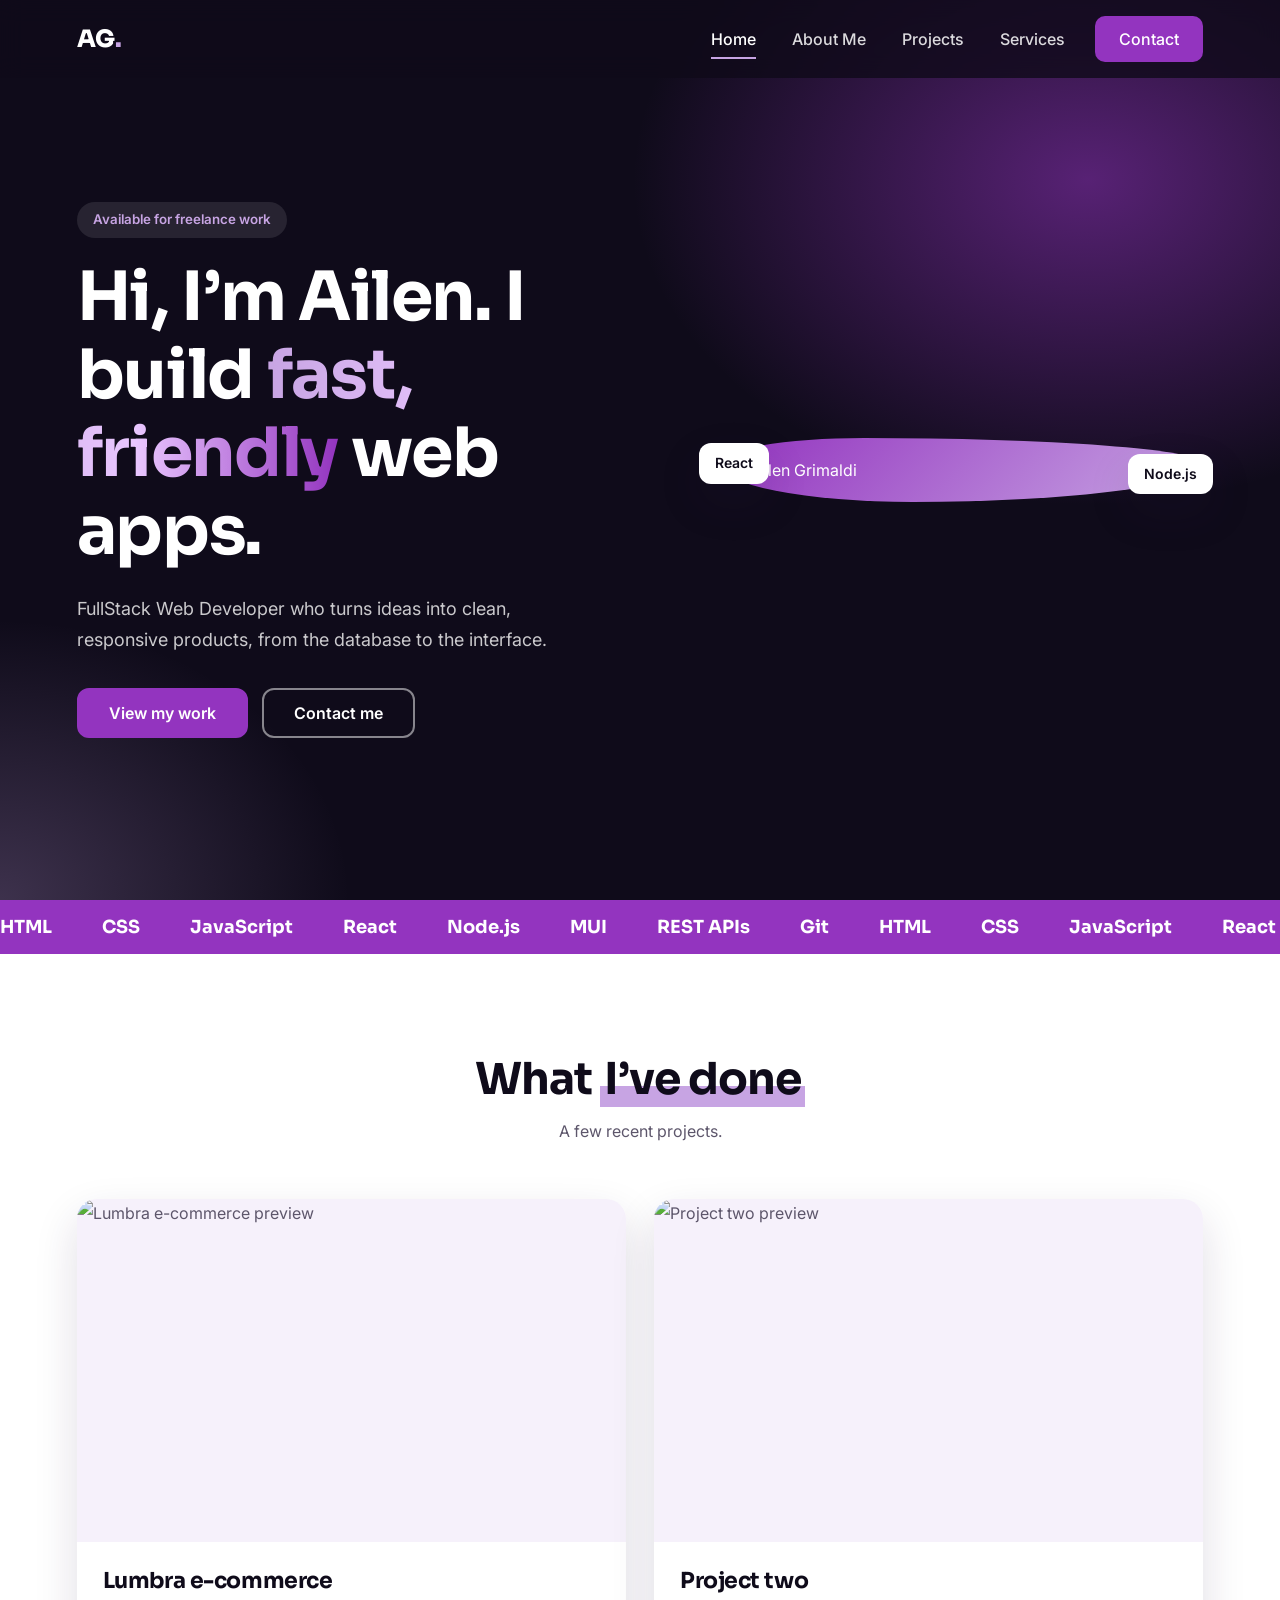
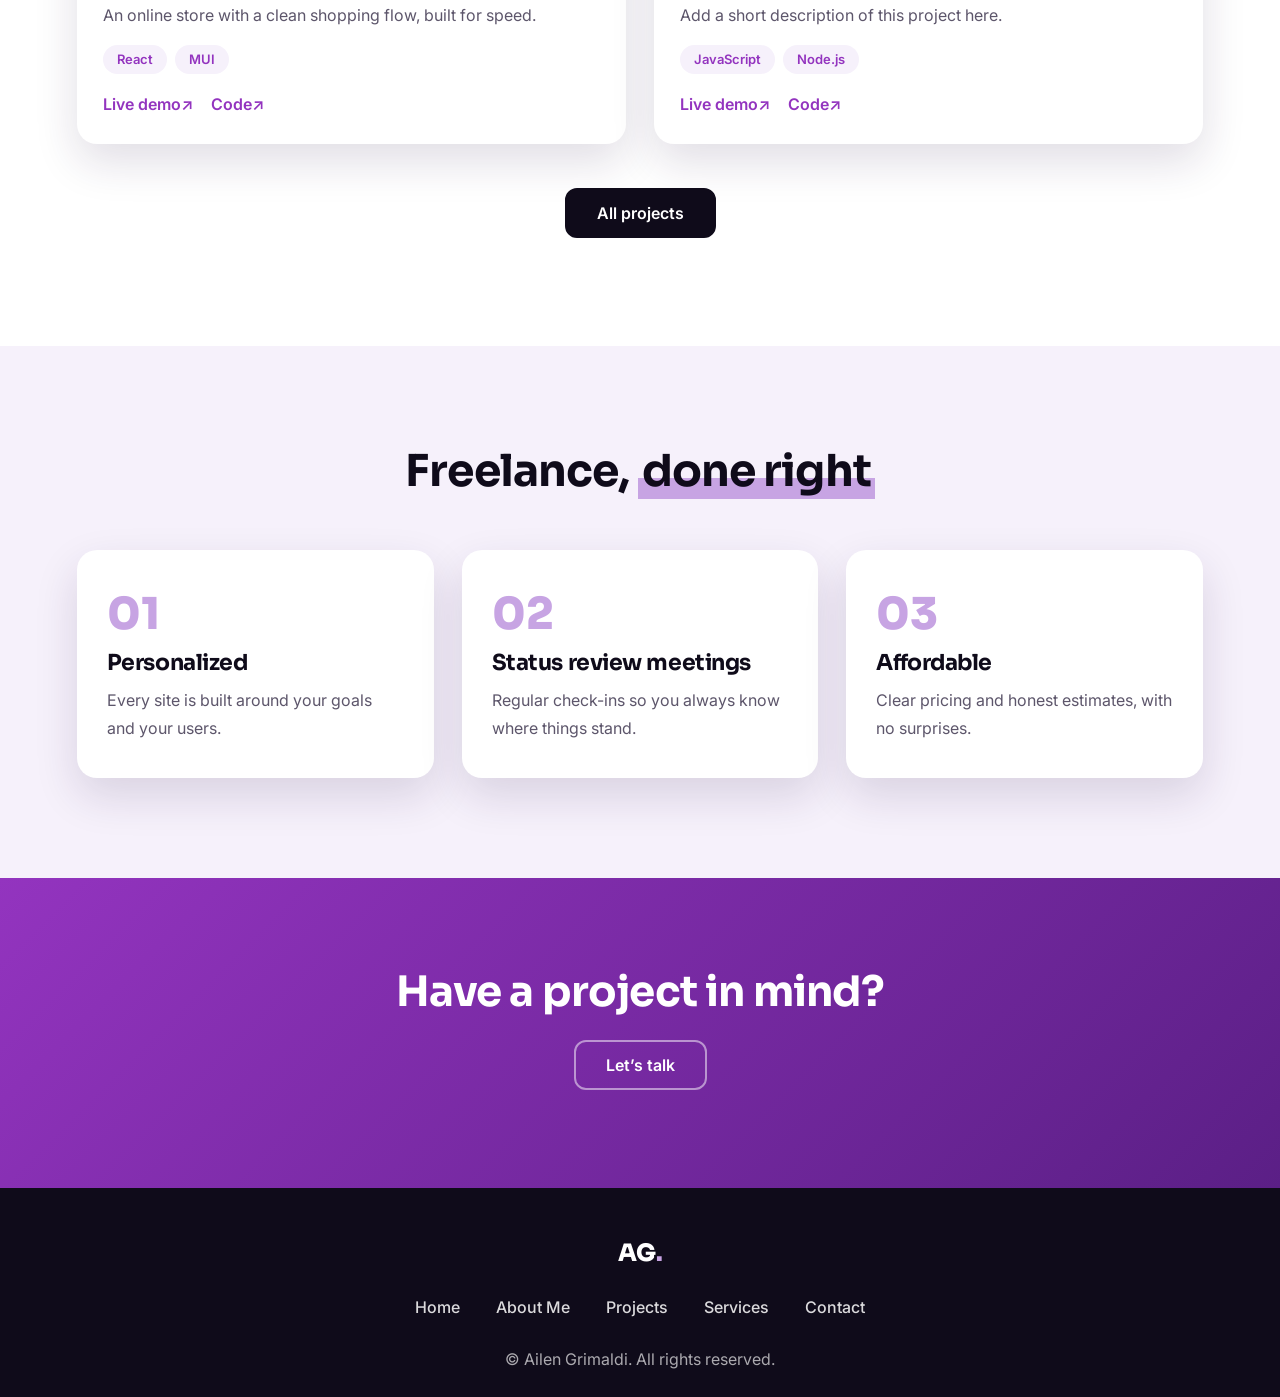
==== index.html @ 5cc2e34b "first commit" ====
<!DOCTYPE html><html lang="en"><head><meta charset="UTF-8"><meta name="viewport" content="width=device-width, initial-scale=1.0"><title>Home | Ailen Grimaldi</title><link rel="stylesheet" href="style.css"></head><body>
<header class="nav" id="nav"><a class="logo" href="index.html">AG<span>.</span></a>
<nav class="menu" id="menu"><a href="index.html" class="active">Home</a><a href="about.html">About Me</a><a href="projects.html">Projects</a><a href="services.html">Services</a><a href="contact.html" class="nbtn">Contact</a></nav>
<button class="burger" id="burger" aria-label="Menu" aria-expanded="false"><span></span><span></span><span></span></button></header>
<section class="hero"><div class="hero-in"><div><small>Available for freelance work</small><h1>Hi, I’m Ailen. I build <em>fast, friendly</em> web apps.</h1><p>FullStack Web Developer who turns ideas into clean, responsive products, from the database to the interface.</p>
<div class="btns"><a href="projects.html" class="btn">View my work</a><a href="contact.html" class="btn ghost">Contact me</a></div></div>
<div class="portrait"><div class="pic"><img src="pic/Home%20pic1.png" alt="Ailen Grimaldi"></div><span class="chip a">React</span><span class="chip b">Node.js</span></div></div></section>
<section class="marquee" aria-hidden="true"><div><span>HTML</span><span>CSS</span><span>JavaScript</span><span>React</span><span>Node.js</span><span>MUI</span><span>REST APIs</span><span>Git</span><span>HTML</span><span>CSS</span><span>JavaScript</span><span>React</span><span>Node.js</span><span>MUI</span><span>REST APIs</span><span>Git</span></div></section>
<section class="section"><div class="in"><div class="title reveal"><h2>What <span class="hl">I’ve done</span></h2><p>A few recent projects.</p></div><div class="grid">
<article class="card reveal "><div class="img"><img loading="lazy" src="https://images.unsplash.com/photo-1556742049-0cfed4f6a45d?auto=format&fit=crop&w=900&q=70" onerror="this.onerror=null;this.src='pic/Project%20flex.png'" alt="Lumbra e-commerce preview"></div><div class="body"><h3>Lumbra e-commerce</h3><p>An online store with a clean shopping flow, built for speed.</p><div class="tags"><span>React</span><span>MUI</span></div><div class="links"><a href="#">Live demo</a><a href="#">Code</a></div></div></article>
<article class="card reveal d1"><div class="img"><img loading="lazy" src="https://images.unsplash.com/photo-1498050108023-c5249f4df085?auto=format&fit=crop&w=900&q=70" onerror="this.onerror=null;this.src='pic/Project%20flex.png'" alt="Project two preview"></div><div class="body"><h3>Project two</h3><p>Add a short description of this project here.</p><div class="tags"><span>JavaScript</span><span>Node.js</span></div><div class="links"><a href="#">Live demo</a><a href="#">Code</a></div></div></article>
</div><div style="text-align:center;margin-top:44px"><a href="projects.html" class="btn dark">All projects</a></div></div></section>
<section class="section alt"><div class="in"><div class="title reveal"><h2>Freelance, <span class="hl">done right</span></h2></div><div class="grid">
<div class="card svc reveal"><b>01</b><h3>Personalized</h3><p>Every site is built around your goals and your users.</p></div>
<div class="card svc reveal d1"><b>02</b><h3>Status review meetings</h3><p>Regular check-ins so you always know where things stand.</p></div>
<div class="card svc reveal d2"><b>03</b><h3>Affordable</h3><p>Clear pricing and honest estimates, with no surprises.</p></div></div></div></section>
<section class="cta"><h2 class="reveal">Have a project in mind?</h2><a href="contact.html" class="btn ghost">Let’s talk</a></section>
<footer><a class="logo" href="index.html">AG<span>.</span></a><nav class="menu"><a href="index.html">Home</a><a href="about.html">About Me</a><a href="projects.html">Projects</a><a href="services.html">Services</a><a href="contact.html">Contact</a></nav><p>&copy; Ailen Grimaldi. All rights reserved.</p></footer><script src="script.js"></script></body></html>
---- style.css ----
@import url('https://fonts.googleapis.com/css2?family=Inter:wght@400;500;600&family=Sora:wght@600;700;800&display=swap');
:root{--ink:#0f0b1a;--violet:#9334bf;--violet-d:#7a27a0;--lilac:#c7a4e3;--soft:#f6f1fb;--text:#5d566b;--r:20px;--sh:0 18px 44px rgba(46,22,72,.14)}
*{margin:0;padding:0;box-sizing:border-box}
html{scroll-behavior:smooth}
body{font-family:'Inter',sans-serif;color:var(--text);line-height:1.75;overflow-x:hidden;-webkit-font-smoothing:antialiased;background:#fff}
h1,h2,h3,h4{font-family:'Sora',sans-serif;color:var(--ink);line-height:1.15;letter-spacing:-.02em}
img{max-width:100%;display:block}
a{text-decoration:none;color:inherit}
a:focus-visible,button:focus-visible{outline:3px solid var(--lilac);outline-offset:3px}
.hl{background:linear-gradient(transparent 62%,var(--lilac) 62%);padding:0 4px}

/* Buttons */
.btn{display:inline-block;position:relative;overflow:hidden;z-index:0;padding:13px 30px;border-radius:12px;background:var(--violet);color:#fff;font-weight:600;border:2px solid var(--violet);cursor:pointer;font:600 16px 'Inter',sans-serif;transition:color .3s,transform .3s,box-shadow .3s}
.btn::before{content:"";position:absolute;inset:0;background:#fff;transform:translateY(101%);transition:transform .35s;z-index:-1}
.btn:hover{color:var(--violet);transform:translateY(-3px);box-shadow:0 14px 28px rgba(147,52,191,.35)}
.btn:hover::before{transform:none}
.btn.ghost{background:transparent;border-color:rgba(255,255,255,.5);color:#fff}
.btn.ghost:hover{color:var(--ink)}
.btn.dark{background:var(--ink);border-color:var(--ink)}
.btn.dark:hover{color:var(--ink)}
.btn.dark::before{background:var(--lilac)}

/* Nav */
.nav{position:fixed;top:0;left:0;width:100%;z-index:100;display:flex;align-items:center;justify-content:space-between;padding:16px 6%;background:rgba(15,11,26,.8);backdrop-filter:blur(12px);transition:padding .3s,box-shadow .3s}
.nav.scrolled{padding:10px 6%;box-shadow:0 8px 28px rgba(0,0,0,.35)}
.logo{font:800 24px 'Sora',sans-serif;color:#fff}
.logo span{color:var(--lilac)}
.menu{display:flex;align-items:center;gap:4px}
.menu a{position:relative;color:rgba(255,255,255,.85);font-weight:500;padding:8px 16px;transition:color .3s}
.menu a:hover,.menu a.active{color:#fff}
.menu a:not(.nbtn)::after{content:"";position:absolute;left:16px;right:16px;bottom:2px;height:2px;background:var(--lilac);transform:scaleX(0);transition:transform .3s}
.menu a:hover::after,.menu a.active::after{transform:scaleX(1)}
.menu .nbtn{margin-left:10px;background:var(--violet);color:#fff;border-radius:10px;padding:9px 24px;transition:background .3s,color .3s,transform .3s}
.menu .nbtn:hover{background:#fff;color:var(--violet);transform:translateY(-2px)}
.burger{display:none;background:none;border:0;width:32px;height:24px;position:relative;cursor:pointer;z-index:101}
.burger span{position:absolute;left:0;width:100%;height:3px;border-radius:3px;background:#fff;transition:.35s}
.burger span:nth-child(1){top:2px}.burger span:nth-child(2){top:10px}.burger span:nth-child(3){top:18px}
.burger.open span:nth-child(1){top:10px;transform:rotate(45deg)}
.burger.open span:nth-child(2){opacity:0}
.burger.open span:nth-child(3){top:10px;transform:rotate(-45deg)}

/* Hero */
.hero{min-height:100vh;display:flex;align-items:center;padding:120px 6% 80px;color:#fff;background:radial-gradient(700px 500px at 85% 20%,rgba(147,52,191,.55),transparent 65%),radial-gradient(500px 400px at 0% 100%,rgba(199,164,227,.25),transparent 70%),var(--ink)}
.page-hero{padding:150px 6% 80px;text-align:center;color:#fff;background:radial-gradient(600px 300px at 80% 0%,rgba(147,52,191,.55),transparent 70%),var(--ink)}
.page-hero h1{color:#fff;font-size:clamp(34px,6vw,60px)}
.page-hero p{max-width:52ch;margin:14px auto 0;color:rgba(255,255,255,.75)}
.hero-in{max-width:1200px;margin:0 auto;width:100%;display:grid;grid-template-columns:1.1fr .9fr;gap:50px;align-items:center}
.hero small{display:inline-block;padding:6px 16px;border-radius:999px;background:rgba(255,255,255,.1);color:var(--lilac);font-weight:600;margin-bottom:20px;animation:up .8s both}
.hero h1{color:#fff;font-size:clamp(38px,6vw,68px);animation:up .8s .1s both}
.hero h1 em{font-style:normal;background:linear-gradient(90deg,var(--lilac),#e9c7ff,var(--violet));-webkit-background-clip:text;background-clip:text;color:transparent}
.hero p{max-width:48ch;margin:22px 0 32px;font-size:18px;color:rgba(255,255,255,.78);animation:up .8s .2s both}
.hero .btns{display:flex;flex-wrap:wrap;gap:14px;animation:up .8s .3s both}
@keyframes up{from{opacity:0;transform:translateY(34px)}to{opacity:1;transform:none}}
.portrait{position:relative;animation:up 1s .3s both}
.portrait .pic{border-radius:30% 70% 60% 40%/40% 40% 60% 60%;background:linear-gradient(135deg,var(--violet),var(--lilac));padding:18px;animation:morph 9s ease-in-out infinite}
.portrait img{width:100%;border-radius:inherit}
@keyframes morph{50%{border-radius:60% 40% 40% 60%/60% 50% 50% 40%}}
.chip{position:absolute;padding:8px 16px;border-radius:12px;background:#fff;color:var(--ink);font-weight:600;font-size:14px;box-shadow:var(--sh);animation:float 5s ease-in-out infinite}
.chip.a{top:8%;left:-4%}.chip.b{bottom:12%;right:-2%;animation-delay:-2s}
@keyframes float{50%{transform:translateY(-14px)}}

/* Marquee */
.marquee{overflow:hidden;background:var(--violet);padding:16px 0;color:#fff;font:700 18px 'Sora',sans-serif}
.marquee div{display:flex;gap:50px;width:max-content;animation:scroll 22s linear infinite}
.marquee:hover div{animation-play-state:paused}
@keyframes scroll{to{transform:translateX(-50%)}}

/* Sections */
.section{padding:100px 6%}
.in{max-width:1200px;margin:0 auto}
.alt{background:var(--soft)}
.title{text-align:center;margin-bottom:54px}
.title h2{font-size:clamp(30px,4.5vw,44px)}
.title p{max-width:52ch;margin:12px auto 0}
.grid{display:grid;grid-template-columns:repeat(auto-fit,minmax(290px,1fr));gap:28px}
.split{display:grid;grid-template-columns:1fr 1fr;gap:60px;align-items:center}
.split h2{font-size:clamp(28px,4vw,42px);margin-bottom:18px}
.split p{margin-bottom:16px}

/* Cards */
.card{background:#fff;border-radius:var(--r);box-shadow:var(--sh);overflow:hidden;transition:transform .4s,box-shadow .4s}
.card:hover{transform:translateY(-10px);box-shadow:0 28px 56px rgba(46,22,72,.24)}
.card .img{overflow:hidden;background:var(--soft)}
.card .img img{width:100%;height:210px;object-fit:cover;transition:transform .7s}
.card:hover .img img{transform:scale(1.1)}
.card .body{padding:26px}
.card h3{font-size:22px;margin-bottom:8px}
.tags{display:flex;flex-wrap:wrap;gap:8px;margin:16px 0}
.tags span{padding:3px 14px;border-radius:999px;font-size:13px;font-weight:600;background:var(--soft);color:var(--violet)}
.links a{font-weight:600;color:var(--violet);margin-right:18px}
.links a::after{content:" \2197";display:inline-block;transition:transform .3s}
.links a:hover::after{transform:translate(3px,-3px)}
.svc{padding:36px 30px}
.svc b{display:block;font:800 44px 'Sora',sans-serif;color:var(--lilac);transition:color .3s}
.svc:hover b{color:var(--violet)}
.svc h3{margin:8px 0 10px}

/* Skills + timeline */
.skills{display:flex;flex-wrap:wrap;gap:12px}
.skills span{padding:10px 22px;border-radius:12px;background:#fff;box-shadow:0 6px 18px rgba(46,22,72,.1);font-weight:600;color:var(--ink);transition:.3s}
.skills span:hover{background:var(--violet);color:#fff;transform:translateY(-4px) rotate(-2deg)}
.about-pic{border-radius:var(--r);background:linear-gradient(135deg,var(--lilac),var(--soft));padding:20px;box-shadow:var(--sh)}
.timeline{max-width:760px;margin:0 auto;border-left:3px solid var(--lilac);padding-left:34px}
.t{position:relative;padding-bottom:36px}
.t::before{content:"";position:absolute;left:-44px;top:6px;width:16px;height:16px;border-radius:50%;background:var(--violet);border:3px solid #fff;box-shadow:0 0 0 2px var(--violet)}
.t b{color:var(--violet);font-size:14px;letter-spacing:.1em}
.t h3{font-size:22px;margin:4px 0 6px}

/* Contact */
.contact{display:grid;grid-template-columns:1fr 1.3fr;gap:36px}
.info{background:var(--ink);color:rgba(255,255,255,.8);padding:44px 38px;border-radius:var(--r)}
.info h3{color:#fff;font-size:28px;margin-bottom:16px}
.info p{margin-bottom:16px}.info b{display:block;color:var(--lilac)}
.social{display:flex;gap:10px;margin-top:24px}
.social a{width:44px;height:44px;display:grid;place-items:center;border-radius:12px;background:rgba(255,255,255,.1);font-weight:700;transition:.3s}
.social a:hover{background:var(--violet);transform:translateY(-4px)}
form{background:#fff;box-shadow:var(--sh);padding:40px;border-radius:var(--r);display:grid;gap:16px}
label{font-weight:600;color:var(--ink);font-size:14px}
input,textarea{width:100%;margin-top:6px;padding:13px 16px;border:1px solid #e1d6ea;border-radius:12px;font:inherit;transition:.3s}
input:focus,textarea:focus{outline:0;border-color:var(--violet);box-shadow:0 0 0 4px rgba(147,52,191,.15)}
.ok{display:none;padding:14px;border-radius:12px;background:#e8f7ee;color:#1d6b46;font-weight:600}

/* CTA + footer */
.cta{text-align:center;padding:90px 6%;color:#fff;background:linear-gradient(135deg,var(--violet),#5b1f86)}
.cta h2{color:#fff;font-size:clamp(28px,4vw,42px);margin-bottom:24px}
footer{background:var(--ink);color:rgba(255,255,255,.65);padding:50px 6% 24px;text-align:center}
footer .menu{justify-content:center;flex-wrap:wrap;margin:16px 0}
footer .menu a:hover{color:var(--lilac)}

/* Reveal */
.reveal{opacity:0;transform:translateY(40px);transition:opacity .8s,transform .8s}
.reveal.show{opacity:1;transform:none}
.d1{transition-delay:.12s}.d2{transition-delay:.24s}

@media(max-width:900px){
.burger{display:block}
.nav .menu{position:fixed;inset:0;flex-direction:column;justify-content:center;gap:10px;background:var(--ink);clip-path:circle(0 at 92% 5%);transition:clip-path .6s}
.nav .menu.open{clip-path:circle(150% at 92% 5%)}
.nav .menu a{font-size:24px}
.hero-in,.split,.contact{grid-template-columns:1fr}
.portrait{max-width:380px;margin:0 auto}
.section{padding:70px 6%}
.hero{padding-top:110px}
}
@media(max-width:560px){form{padding:26px}.chip.a{left:0}.chip.b{right:0}}
@media(prefers-reduced-motion:reduce){*{animation:none!important;transition:none!important}.reveal{opacity:1;transform:none}}

/* Highlighted word on dark page banners: white text over a violet bar */
.page-hero .hl{color:#fff;background:linear-gradient(transparent 60%,rgba(147,52,191,.75) 60%)}
.card .img{aspect-ratio:16/10}
.card .img img{height:100%}
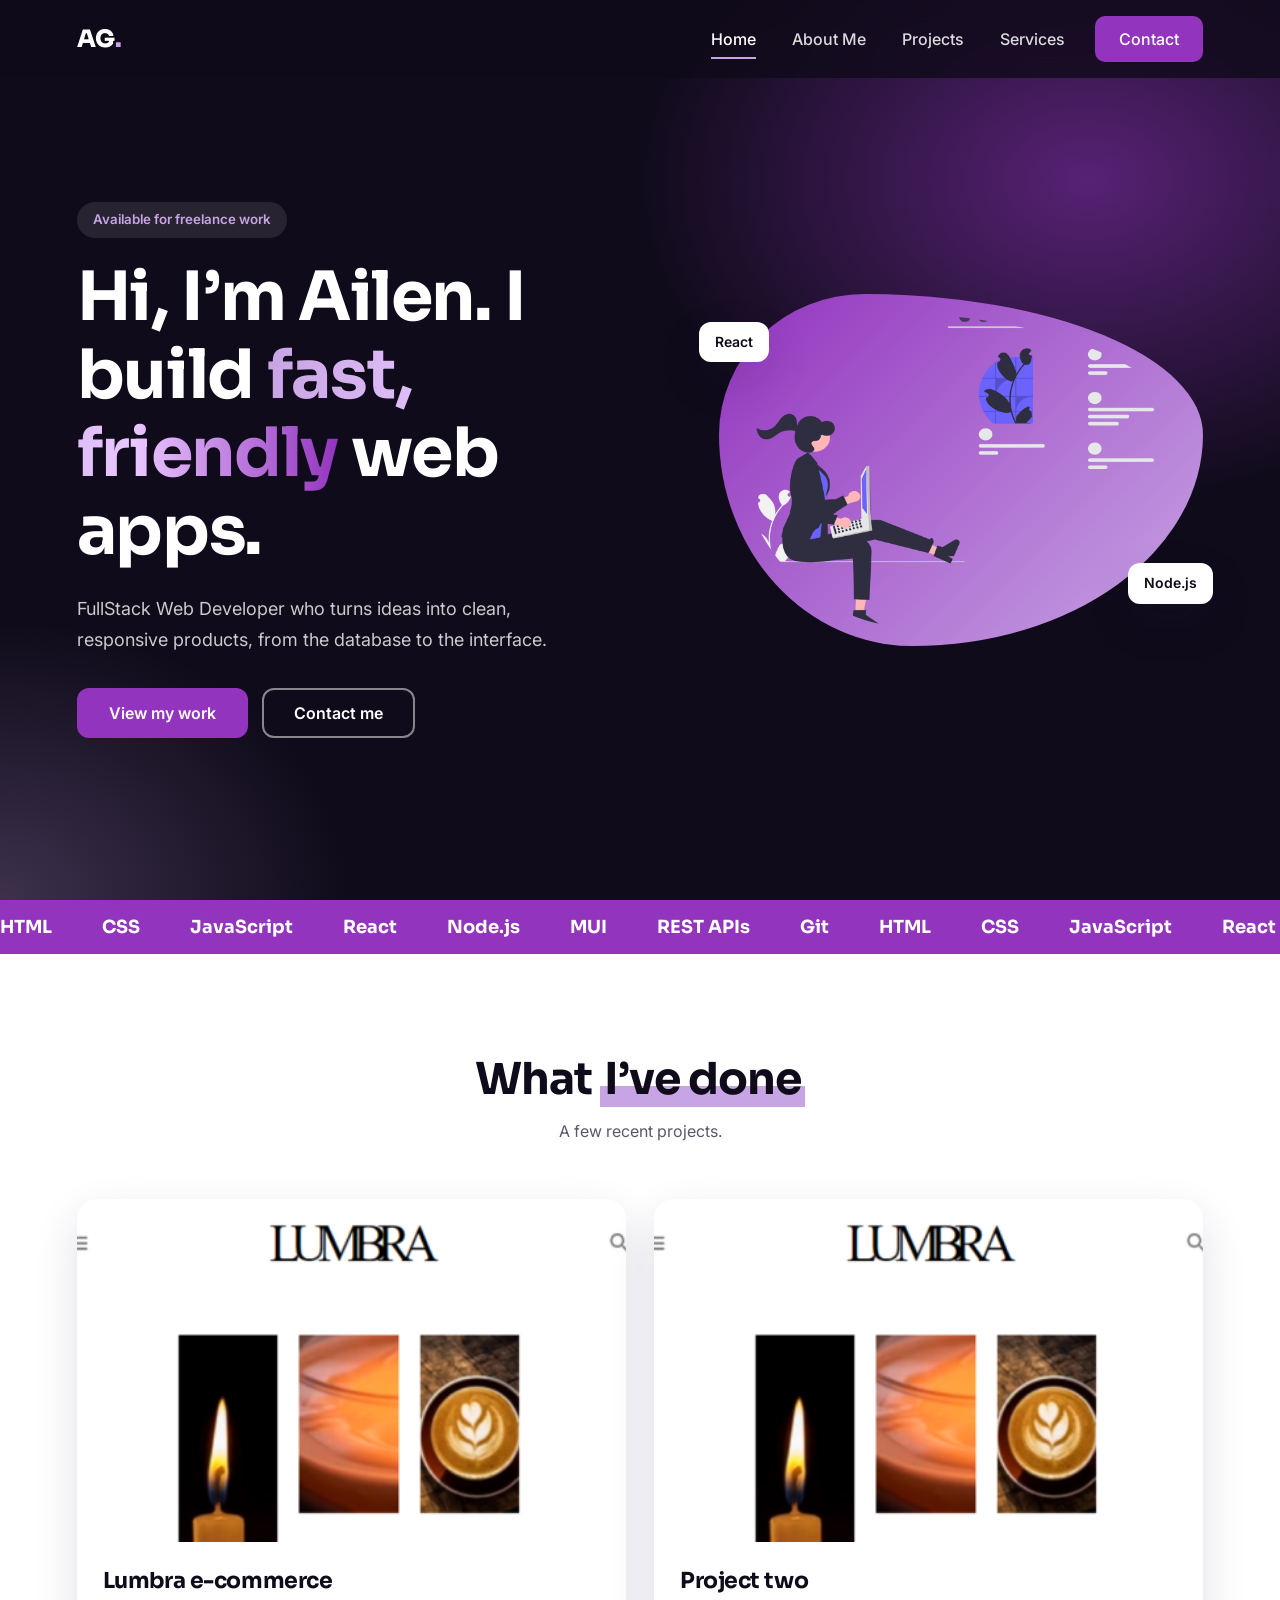
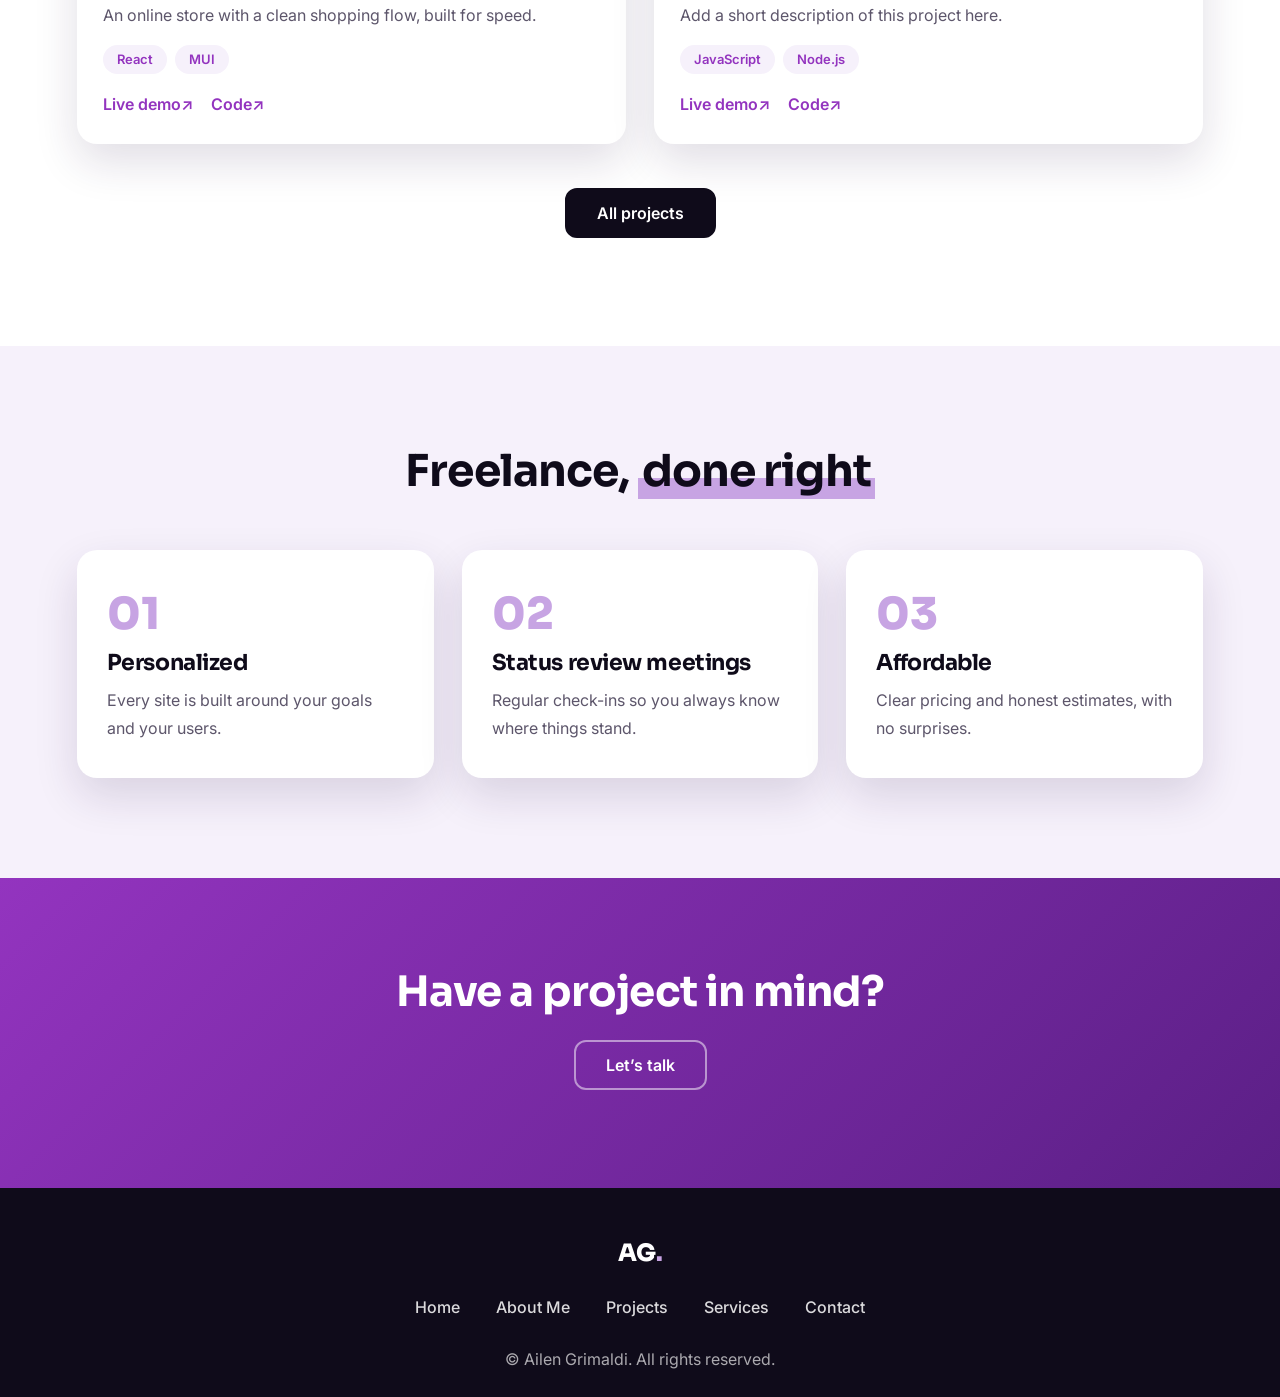
==== commit 4e82555e: "rename pictures" ====
--- a/index.html
+++ b/index.html
@@ -1,18 +1,156 @@
-<!DOCTYPE html><html lang="en"><head><meta charset="UTF-8"><meta name="viewport" content="width=device-width, initial-scale=1.0"><title>Home | Ailen Grimaldi</title><link rel="stylesheet" href="style.css"></head><body>
-<header class="nav" id="nav"><a class="logo" href="index.html">AG<span>.</span></a>
-<nav class="menu" id="menu"><a href="index.html" class="active">Home</a><a href="about.html">About Me</a><a href="projects.html">Projects</a><a href="services.html">Services</a><a href="contact.html" class="nbtn">Contact</a></nav>
-<button class="burger" id="burger" aria-label="Menu" aria-expanded="false"><span></span><span></span><span></span></button></header>
-<section class="hero"><div class="hero-in"><div><small>Available for freelance work</small><h1>Hi, I’m Ailen. I build <em>fast, friendly</em> web apps.</h1><p>FullStack Web Developer who turns ideas into clean, responsive products, from the database to the interface.</p>
-<div class="btns"><a href="projects.html" class="btn">View my work</a><a href="contact.html" class="btn ghost">Contact me</a></div></div>
-<div class="portrait"><div class="pic"><img src="pic/Home%20pic1.png" alt="Ailen Grimaldi"></div><span class="chip a">React</span><span class="chip b">Node.js</span></div></div></section>
-<section class="marquee" aria-hidden="true"><div><span>HTML</span><span>CSS</span><span>JavaScript</span><span>React</span><span>Node.js</span><span>MUI</span><span>REST APIs</span><span>Git</span><span>HTML</span><span>CSS</span><span>JavaScript</span><span>React</span><span>Node.js</span><span>MUI</span><span>REST APIs</span><span>Git</span></div></section>
-<section class="section"><div class="in"><div class="title reveal"><h2>What <span class="hl">I’ve done</span></h2><p>A few recent projects.</p></div><div class="grid">
-<article class="card reveal "><div class="img"><img loading="lazy" src="https://images.unsplash.com/photo-1556742049-0cfed4f6a45d?auto=format&fit=crop&w=900&q=70" onerror="this.onerror=null;this.src='pic/Project%20flex.png'" alt="Lumbra e-commerce preview"></div><div class="body"><h3>Lumbra e-commerce</h3><p>An online store with a clean shopping flow, built for speed.</p><div class="tags"><span>React</span><span>MUI</span></div><div class="links"><a href="#">Live demo</a><a href="#">Code</a></div></div></article>
-<article class="card reveal d1"><div class="img"><img loading="lazy" src="https://images.unsplash.com/photo-1498050108023-c5249f4df085?auto=format&fit=crop&w=900&q=70" onerror="this.onerror=null;this.src='pic/Project%20flex.png'" alt="Project two preview"></div><div class="body"><h3>Project two</h3><p>Add a short description of this project here.</p><div class="tags"><span>JavaScript</span><span>Node.js</span></div><div class="links"><a href="#">Live demo</a><a href="#">Code</a></div></div></article>
-</div><div style="text-align:center;margin-top:44px"><a href="projects.html" class="btn dark">All projects</a></div></div></section>
-<section class="section alt"><div class="in"><div class="title reveal"><h2>Freelance, <span class="hl">done right</span></h2></div><div class="grid">
-<div class="card svc reveal"><b>01</b><h3>Personalized</h3><p>Every site is built around your goals and your users.</p></div>
-<div class="card svc reveal d1"><b>02</b><h3>Status review meetings</h3><p>Regular check-ins so you always know where things stand.</p></div>
-<div class="card svc reveal d2"><b>03</b><h3>Affordable</h3><p>Clear pricing and honest estimates, with no surprises.</p></div></div></div></section>
-<section class="cta"><h2 class="reveal">Have a project in mind?</h2><a href="contact.html" class="btn ghost">Let’s talk</a></section>
-<footer><a class="logo" href="index.html">AG<span>.</span></a><nav class="menu"><a href="index.html">Home</a><a href="about.html">About Me</a><a href="projects.html">Projects</a><a href="services.html">Services</a><a href="contact.html">Contact</a></nav><p>&copy; Ailen Grimaldi. All rights reserved.</p></footer><script src="script.js"></script></body></html>+<!doctype html>
+<html lang="en">
+  <head>
+    <meta charset="UTF-8" />
+    <meta name="viewport" content="width=device-width, initial-scale=1.0" />
+    <title>Home | Ailen Grimaldi</title>
+    <link rel="stylesheet" href="style.css" />
+  </head>
+  <body>
+    <header class="nav" id="nav">
+      <a class="logo" href="index.html">AG<span>.</span></a>
+      <nav class="menu" id="menu">
+        <a href="index.html" class="active">Home</a
+        ><a href="about.html">About Me</a><a href="projects.html">Projects</a
+        ><a href="services.html">Services</a
+        ><a href="contact.html" class="nbtn">Contact</a>
+      </nav>
+      <button
+        class="burger"
+        id="burger"
+        aria-label="Menu"
+        aria-expanded="false"
+      >
+        <span></span><span></span><span></span>
+      </button>
+    </header>
+    <section class="hero">
+      <div class="hero-in">
+        <div>
+          <small>Available for freelance work</small>
+          <h1>Hi, I’m Ailen. I build <em>fast, friendly</em> web apps.</h1>
+          <p>
+            FullStack Web Developer who turns ideas into clean, responsive
+            products, from the database to the interface.
+          </p>
+          <div class="btns">
+            <a href="projects.html" class="btn">View my work</a
+            ><a href="contact.html" class="btn ghost">Contact me</a>
+          </div>
+        </div>
+        <div class="portrait">
+          <div class="pic">
+            <img src="Pic/Home%20pic1.png" alt="Ailen Grimaldi" />
+          </div>
+          <span class="chip a">React</span><span class="chip b">Node.js</span>
+        </div>
+      </div>
+    </section>
+    <section class="marquee" aria-hidden="true">
+      <div>
+        <span>HTML</span><span>CSS</span><span>JavaScript</span
+        ><span>React</span><span>Node.js</span><span>MUI</span
+        ><span>REST APIs</span><span>Git</span><span>HTML</span><span>CSS</span
+        ><span>JavaScript</span><span>React</span><span>Node.js</span
+        ><span>MUI</span><span>REST APIs</span><span>Git</span>
+      </div>
+    </section>
+    <section class="section">
+      <div class="in">
+        <div class="title reveal">
+          <h2>What <span class="hl">I’ve done</span></h2>
+          <p>A few recent projects.</p>
+        </div>
+        <div class="grid">
+          <article class="card reveal">
+            <div class="img">
+              <img
+                loading="lazy"
+                src="https://images.unsplash.com/photo-1556742049-0cfed4f6a45d?auto=format&fit=crop&w=900&q=70"
+                onerror="
+                  this.onerror = null;
+                  this.src = 'Pic/Project%20flex.png';
+                "
+                alt="Lumbra e-commerce preview"
+              />
+            </div>
+            <div class="body">
+              <h3>Lumbra e-commerce</h3>
+              <p>
+                An online store with a clean shopping flow, built for speed.
+              </p>
+              <div class="tags"><span>React</span><span>MUI</span></div>
+              <div class="links">
+                <a href="#">Live demo</a><a href="#">Code</a>
+              </div>
+            </div>
+          </article>
+          <article class="card reveal d1">
+            <div class="img">
+              <img
+                loading="lazy"
+                src="https://images.unsplash.com/photo-1498050108023-c5249f4df085?auto=format&fit=crop&w=900&q=70"
+                onerror="
+                  this.onerror = null;
+                  this.src = 'Pic/Project%20flex.png';
+                "
+                alt="Project two preview"
+              />
+            </div>
+            <div class="body">
+              <h3>Project two</h3>
+              <p>Add a short description of this project here.</p>
+              <div class="tags">
+                <span>JavaScript</span><span>Node.js</span>
+              </div>
+              <div class="links">
+                <a href="#">Live demo</a><a href="#">Code</a>
+              </div>
+            </div>
+          </article>
+        </div>
+        <div style="text-align: center; margin-top: 44px">
+          <a href="projects.html" class="btn dark">All projects</a>
+        </div>
+      </div>
+    </section>
+    <section class="section alt">
+      <div class="in">
+        <div class="title reveal">
+          <h2>Freelance, <span class="hl">done right</span></h2>
+        </div>
+        <div class="grid">
+          <div class="card svc reveal">
+            <b>01</b>
+            <h3>Personalized</h3>
+            <p>Every site is built around your goals and your users.</p>
+          </div>
+          <div class="card svc reveal d1">
+            <b>02</b>
+            <h3>Status review meetings</h3>
+            <p>Regular check-ins so you always know where things stand.</p>
+          </div>
+          <div class="card svc reveal d2">
+            <b>03</b>
+            <h3>Affordable</h3>
+            <p>Clear pricing and honest estimates, with no surprises.</p>
+          </div>
+        </div>
+      </div>
+    </section>
+    <section class="cta">
+      <h2 class="reveal">Have a project in mind?</h2>
+      <a href="contact.html" class="btn ghost">Let’s talk</a>
+    </section>
+    <footer>
+      <a class="logo" href="index.html">AG<span>.</span></a>
+      <nav class="menu">
+        <a href="index.html">Home</a><a href="about.html">About Me</a
+        ><a href="projects.html">Projects</a><a href="services.html">Services</a
+        ><a href="contact.html">Contact</a>
+      </nav>
+      <p>&copy; Ailen Grimaldi. All rights reserved.</p>
+    </footer>
+    <script src="script.js"></script>
+  </body>
+</html>
